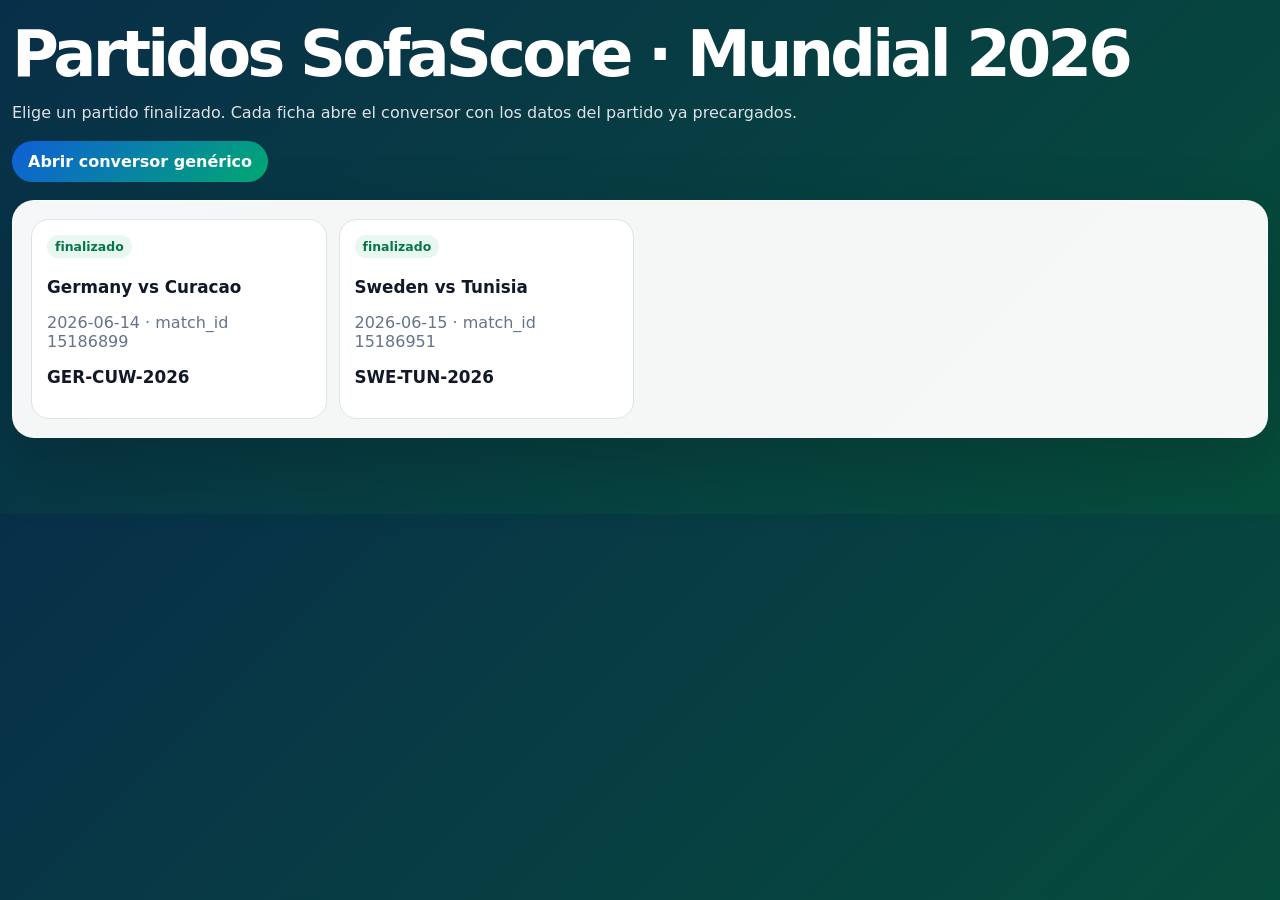
==== tools/sofascore-partidos/index.html @ 9ff6ca79 "Añade índice de partidos SofaScore" ====
<!DOCTYPE html>
<html lang="es">
<head>
  <meta charset="UTF-8">
  <meta name="viewport" content="width=device-width, initial-scale=1.0">
  <title>Partidos SofaScore · Mundial 2026</title>
  <style>
    :root{--bg:#071f2a;--card:#fff;--text:#111827;--muted:#64748b;--line:#dbe3ec;--blue:#0f5fd7;--green:#00a870}*{box-sizing:border-box}body{margin:0;font-family:Inter,system-ui,Segoe UI,sans-serif;background:linear-gradient(135deg,#082f49,#064e3b);color:var(--text)}.page{width:min(1400px,calc(100% - 24px));margin:0 auto;padding:24px 0 60px}.hero{color:#fff;margin-bottom:18px}.hero h1{margin:0 0 8px;font-size:clamp(2rem,5vw,4rem);letter-spacing:-.06em;line-height:.95}.hero p{color:rgba(255,255,255,.86);line-height:1.5}.card{background:rgba(255,255,255,.96);border:1px solid rgba(255,255,255,.34);border-radius:22px;padding:18px;box-shadow:0 24px 70px rgba(0,0,0,.18);margin-bottom:16px}.grid{display:grid;grid-template-columns:repeat(auto-fill,minmax(280px,1fr));gap:12px}.match{display:block;text-decoration:none;color:inherit;border:1px solid var(--line);border-radius:18px;padding:15px;background:#fff}.match:hover{outline:3px solid rgba(15,95,215,.18)}.match strong{font-size:1.05rem}.pill{display:inline-flex;border-radius:999px;background:#e9f7f1;color:#067647;padding:4px 8px;font-weight:900;font-size:.78rem}.muted{color:var(--muted)}.btn{display:inline-flex;text-decoration:none;background:linear-gradient(135deg,var(--blue),var(--green));color:#fff;border-radius:999px;padding:11px 16px;font-weight:900}
  </style>
</head>
<body>
<main class="page">
  <section class="hero">
    <h1>Partidos SofaScore · Mundial 2026</h1>
    <p>Elige un partido finalizado. Cada ficha abre el conversor con los datos del partido ya precargados.</p>
    <a class="btn" href="../sofascore-table-converter.html">Abrir conversor genérico</a>
  </section>
  <section class="card">
    <div class="grid">
      <a class="match" href="GER-CUW-2026.html"><span class="pill">finalizado</span><br><br><strong>Germany vs Curacao</strong><p class="muted">2026-06-14 · match_id 15186899</p><p><strong>GER-CUW-2026</strong></p></a>
      <a class="match" href="SWE-TUN-2026.html"><span class="pill">finalizado</span><br><br><strong>Sweden vs Tunisia</strong><p class="muted">2026-06-15 · match_id 15186951</p><p><strong>SWE-TUN-2026</strong></p></a>
    </div>
  </section>
</main>
</body>
</html>
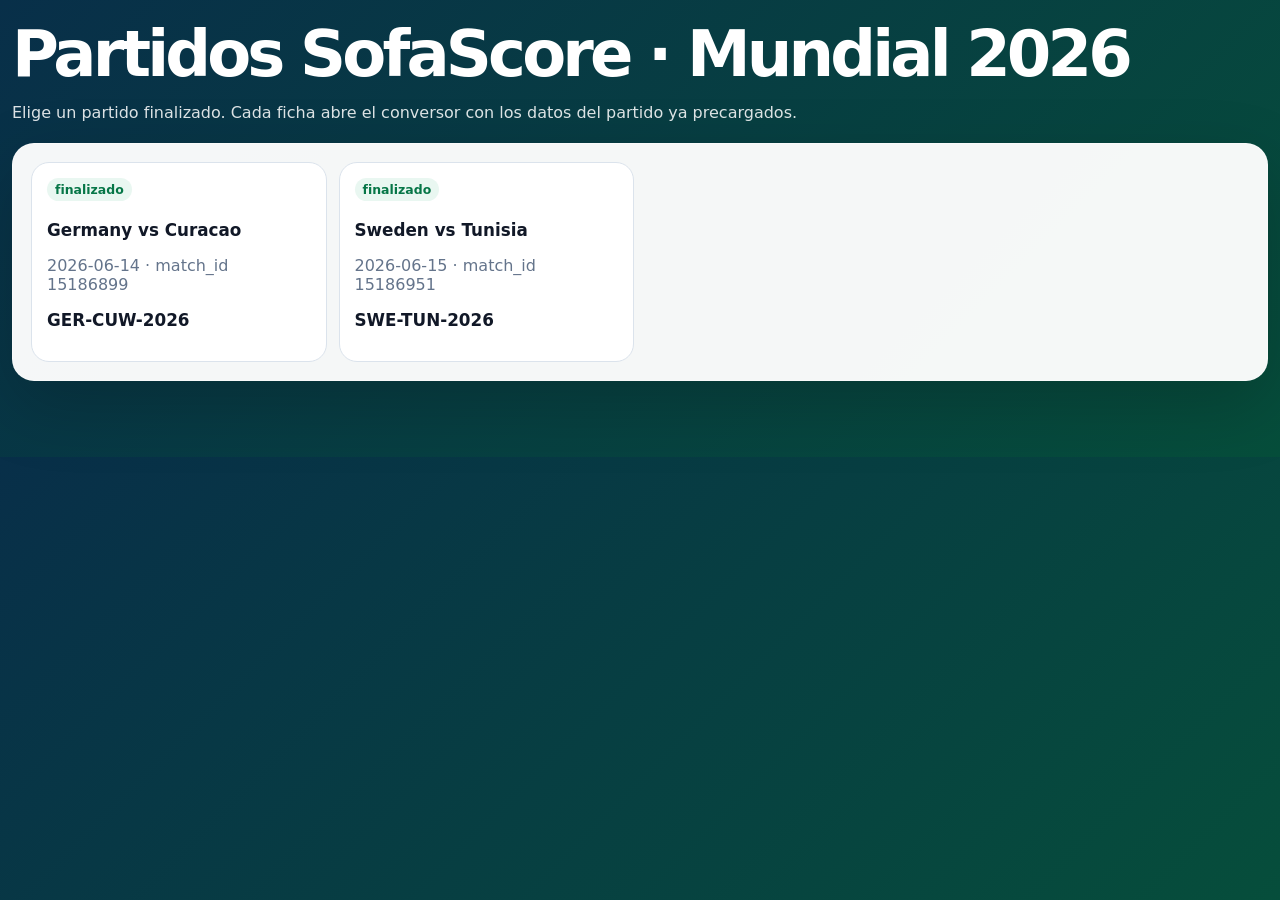
==== commit e24c73f7: "Genera páginas SofaScore por partido" ====
--- a/tools/sofascore-partidos/index.html
+++ b/tools/sofascore-partidos/index.html
@@ -1,26 +1,9 @@
 <!DOCTYPE html>
 <html lang="es">
-<head>
-  <meta charset="UTF-8">
-  <meta name="viewport" content="width=device-width, initial-scale=1.0">
-  <title>Partidos SofaScore · Mundial 2026</title>
-  <style>
-    :root{--bg:#071f2a;--card:#fff;--text:#111827;--muted:#64748b;--line:#dbe3ec;--blue:#0f5fd7;--green:#00a870}*{box-sizing:border-box}body{margin:0;font-family:Inter,system-ui,Segoe UI,sans-serif;background:linear-gradient(135deg,#082f49,#064e3b);color:var(--text)}.page{width:min(1400px,calc(100% - 24px));margin:0 auto;padding:24px 0 60px}.hero{color:#fff;margin-bottom:18px}.hero h1{margin:0 0 8px;font-size:clamp(2rem,5vw,4rem);letter-spacing:-.06em;line-height:.95}.hero p{color:rgba(255,255,255,.86);line-height:1.5}.card{background:rgba(255,255,255,.96);border:1px solid rgba(255,255,255,.34);border-radius:22px;padding:18px;box-shadow:0 24px 70px rgba(0,0,0,.18);margin-bottom:16px}.grid{display:grid;grid-template-columns:repeat(auto-fill,minmax(280px,1fr));gap:12px}.match{display:block;text-decoration:none;color:inherit;border:1px solid var(--line);border-radius:18px;padding:15px;background:#fff}.match:hover{outline:3px solid rgba(15,95,215,.18)}.match strong{font-size:1.05rem}.pill{display:inline-flex;border-radius:999px;background:#e9f7f1;color:#067647;padding:4px 8px;font-weight:900;font-size:.78rem}.muted{color:var(--muted)}.btn{display:inline-flex;text-decoration:none;background:linear-gradient(135deg,var(--blue),var(--green));color:#fff;border-radius:999px;padding:11px 16px;font-weight:900}
-  </style>
-</head>
-<body>
-<main class="page">
-  <section class="hero">
-    <h1>Partidos SofaScore · Mundial 2026</h1>
-    <p>Elige un partido finalizado. Cada ficha abre el conversor con los datos del partido ya precargados.</p>
-    <a class="btn" href="../sofascore-table-converter.html">Abrir conversor genérico</a>
-  </section>
-  <section class="card">
-    <div class="grid">
-      <a class="match" href="GER-CUW-2026.html"><span class="pill">finalizado</span><br><br><strong>Germany vs Curacao</strong><p class="muted">2026-06-14 · match_id 15186899</p><p><strong>GER-CUW-2026</strong></p></a>
-      <a class="match" href="SWE-TUN-2026.html"><span class="pill">finalizado</span><br><br><strong>Sweden vs Tunisia</strong><p class="muted">2026-06-15 · match_id 15186951</p><p><strong>SWE-TUN-2026</strong></p></a>
-    </div>
-  </section>
-</main>
-</body>
-</html>
+<head><meta charset="UTF-8"><meta name="viewport" content="width=device-width, initial-scale=1.0"><title>Partidos SofaScore · Mundial 2026</title><style>
+:root{--bg:#071f2a;--card:#fff;--text:#111827;--muted:#64748b;--line:#dbe3ec;--blue:#0f5fd7;--green:#00a870}
+*{box-sizing:border-box}body{margin:0;font-family:Inter,system-ui,Segoe UI,sans-serif;background:linear-gradient(135deg,#082f49,#064e3b);color:var(--text)}
+.page{width:min(1400px,calc(100% - 24px));margin:0 auto;padding:24px 0 60px}.hero{color:#fff;margin-bottom:18px}.hero h1{margin:0 0 8px;font-size:clamp(2rem,5vw,4rem);letter-spacing:-.06em;line-height:.95}.hero p{color:rgba(255,255,255,.86);line-height:1.5}.card{background:rgba(255,255,255,.96);border:1px solid rgba(255,255,255,.34);border-radius:22px;padding:18px;box-shadow:0 24px 70px rgba(0,0,0,.18);margin-bottom:16px}.grid{display:grid;grid-template-columns:repeat(auto-fill,minmax(280px,1fr));gap:12px}.match{display:block;text-decoration:none;color:inherit;border:1px solid var(--line);border-radius:18px;padding:15px;background:#fff}.match:hover{outline:3px solid rgba(15,95,215,.18)}.match strong{font-size:1.05rem}.pill{display:inline-flex;border-radius:999px;background:#e9f7f1;color:#067647;padding:4px 8px;font-weight:900;font-size:.78rem}.muted{color:var(--muted)}.btn{display:inline-flex;text-decoration:none;background:linear-gradient(135deg,var(--blue),var(--green));color:#fff;border-radius:999px;padding:11px 16px;font-weight:900}.frame{width:100%;height:82vh;border:0;border-radius:22px;background:#fff}.top{display:flex;align-items:center;justify-content:space-between;gap:12px;flex-wrap:wrap}.mini{display:grid;grid-template-columns:repeat(5,1fr);gap:8px}.mini div{background:#f8fafc;border:1px solid var(--line);border-radius:12px;padding:8px}.mini span{display:block;color:var(--muted);font-size:.78rem;font-weight:900}.mini strong{display:block;font-size:.92rem}@media(max-width:800px){.mini{grid-template-columns:1fr}.frame{height:86vh}}
+</style></head>
+<body><main class="page"><section class="hero"><h1>Partidos SofaScore · Mundial 2026</h1><p>Elige un partido finalizado. Cada ficha abre el conversor con los datos del partido ya precargados.</p></section><section class="card"><div class="grid"><a class="match" href="GER-CUW-2026.html"><span class="pill">finalizado</span><br><br><strong>Germany vs Curacao</strong><p class="muted">2026-06-14 · match_id 15186899</p><p><strong>GER-CUW-2026</strong></p></a>
+<a class="match" href="SWE-TUN-2026.html"><span class="pill">finalizado</span><br><br><strong>Sweden vs Tunisia</strong><p class="muted">2026-06-15 · match_id 15186951</p><p><strong>SWE-TUN-2026</strong></p></a></div></section></main></body></html>
